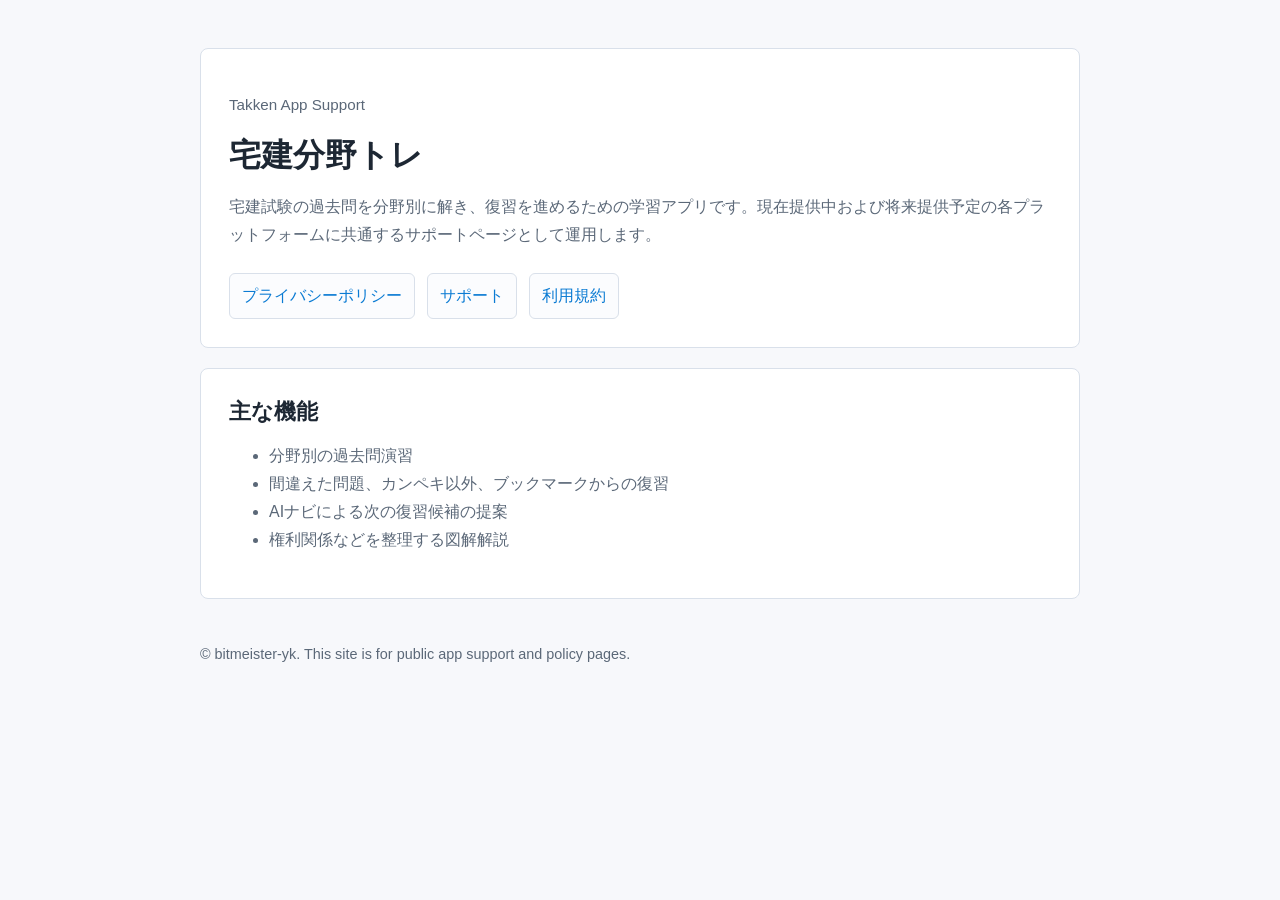
==== index.html @ a7dc0dcd "Add public Takken app support pages" ====
<!doctype html>
<html lang="ja">
<head>
  <meta charset="utf-8">
  <meta name="viewport" content="width=device-width, initial-scale=1">
  <title>宅建分野トレ サポート</title>
  <link rel="stylesheet" href="styles.css">
</head>
<body>
  <main>
    <header>
      <p class="meta">Takken App Support</p>
      <h1>宅建分野トレ</h1>
      <p>宅建試験の過去問を分野別に解き、復習を進めるための学習アプリです。現在提供中および将来提供予定の各プラットフォームに共通するサポートページとして運用します。</p>
      <nav class="nav" aria-label="Pages">
        <a href="privacy.html">プライバシーポリシー</a>
        <a href="support.html">サポート</a>
        <a href="terms.html">利用規約</a>
      </nav>
    </header>

    <section>
      <h2>主な機能</h2>
      <ul>
        <li>分野別の過去問演習</li>
        <li>間違えた問題、カンペキ以外、ブックマークからの復習</li>
        <li>AIナビによる次の復習候補の提案</li>
        <li>権利関係などを整理する図解解説</li>
      </ul>
    </section>

    <footer>
      <p>&copy; bitmeister-yk. This site is for public app support and policy pages.</p>
    </footer>
  </main>
</body>
</html>
---- styles.css ----
:root {
  color-scheme: light;
  --bg: #f7f8fb;
  --panel: #ffffff;
  --text: #1d2733;
  --muted: #5b6878;
  --line: #d9e0ea;
  --accent: #0b7bd3;
}

* {
  box-sizing: border-box;
}

body {
  margin: 0;
  background: var(--bg);
  color: var(--text);
  font-family: -apple-system, BlinkMacSystemFont, "Helvetica Neue", "Hiragino Sans", "Yu Gothic", sans-serif;
  line-height: 1.75;
}

main {
  width: min(880px, calc(100% - 32px));
  margin: 0 auto;
  padding: 48px 0 64px;
}

header,
section {
  background: var(--panel);
  border: 1px solid var(--line);
  border-radius: 8px;
  padding: 28px;
  margin: 0 0 20px;
}

h1,
h2 {
  line-height: 1.35;
  margin: 0 0 16px;
}

h1 {
  font-size: 2rem;
}

h2 {
  font-size: 1.35rem;
}

p,
li {
  color: var(--muted);
}

a {
  color: var(--accent);
  text-decoration: none;
}

a:hover {
  text-decoration: underline;
}

.nav {
  display: flex;
  flex-wrap: wrap;
  gap: 12px;
  margin-top: 24px;
}

.nav a {
  border: 1px solid var(--line);
  border-radius: 6px;
  padding: 8px 12px;
  background: #fbfcfe;
}

.meta {
  color: var(--muted);
  font-size: 0.95rem;
}

footer {
  color: var(--muted);
  font-size: 0.9rem;
  padding: 8px 0 0;
}
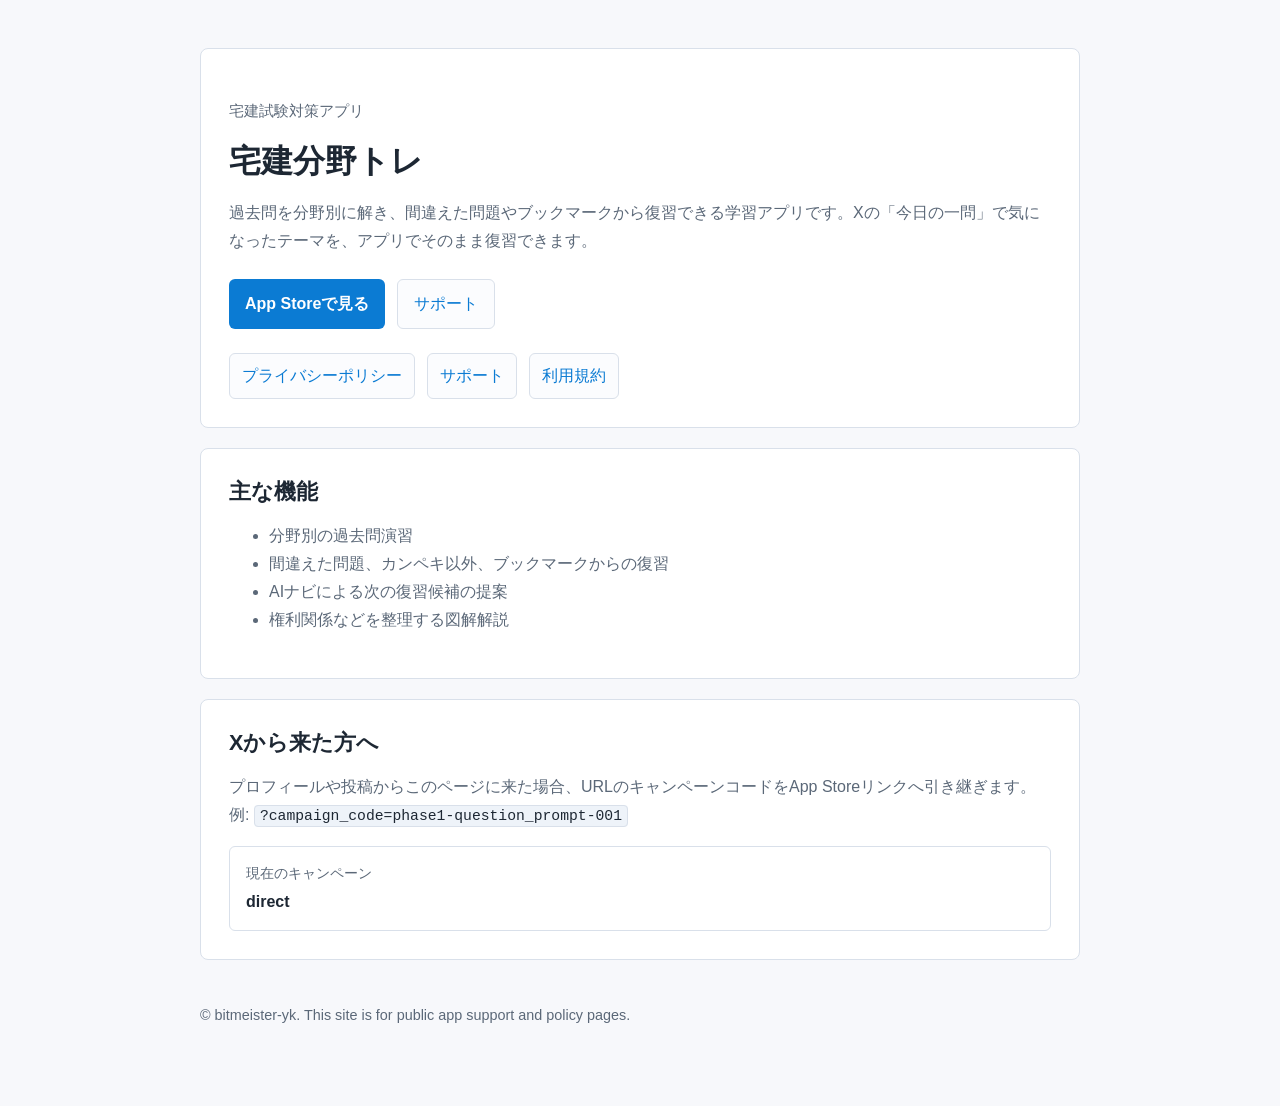
==== commit 588bb997: "Add Takken SNS campaign landing page" ====
--- a/index.html
+++ b/index.html
@@ -3,15 +3,20 @@
 <head>
   <meta charset="utf-8">
   <meta name="viewport" content="width=device-width, initial-scale=1">
-  <title>宅建分野トレ サポート</title>
+  <title>宅建分野トレ</title>
+  <meta name="description" content="宅建試験の過去問を分野別に解き、復習を進めるための学習アプリです。">
   <link rel="stylesheet" href="styles.css">
 </head>
 <body>
   <main>
-    <header>
-      <p class="meta">Takken App Support</p>
+    <header class="hero">
+      <p class="meta">宅建試験対策アプリ</p>
       <h1>宅建分野トレ</h1>
-      <p>宅建試験の過去問を分野別に解き、復習を進めるための学習アプリです。現在提供中および将来提供予定の各プラットフォームに共通するサポートページとして運用します。</p>
+      <p>過去問を分野別に解き、間違えた問題やブックマークから復習できる学習アプリです。Xの「今日の一問」で気になったテーマを、アプリでそのまま復習できます。</p>
+      <div class="cta-row">
+        <a id="app-store-link" class="primary-link" href="https://apps.apple.com/jp/app/%E5%AE%85%E5%BB%BA%E5%88%86%E9%87%8E%E3%83%88%E3%83%AC/id6782487709">App Storeで見る</a>
+        <a class="secondary-link" href="support.html">サポート</a>
+      </div>
       <nav class="nav" aria-label="Pages">
         <a href="privacy.html">プライバシーポリシー</a>
         <a href="support.html">サポート</a>
@@ -29,9 +34,38 @@
       </ul>
     </section>
 
+    <section>
+      <h2>Xから来た方へ</h2>
+      <p>プロフィールや投稿からこのページに来た場合、URLのキャンペーンコードをApp Storeリンクへ引き継ぎます。例: <code>?campaign_code=phase1-question_prompt-001</code></p>
+      <dl class="campaign-box">
+        <div>
+          <dt>現在のキャンペーン</dt>
+          <dd id="campaign-code">direct</dd>
+        </div>
+      </dl>
+    </section>
+
     <footer>
       <p>&copy; bitmeister-yk. This site is for public app support and policy pages.</p>
     </footer>
   </main>
+  <script>
+    (function () {
+      const appStoreBase = "https://apps.apple.com/jp/app/%E5%AE%85%E5%BB%BA%E5%88%86%E9%87%8E%E3%83%88%E3%83%AC/id6782487709";
+      const params = new URLSearchParams(window.location.search);
+      const rawCampaign = params.get("campaign_code") || params.get("campaign") || params.get("ct") || params.get("utm_campaign") || "direct";
+      const campaign = rawCampaign.replace(/[^A-Za-z0-9_.-]/g, "").slice(0, 64) || "direct";
+      const appStoreUrl = new URL(appStoreBase);
+      appStoreUrl.searchParams.set("ct", campaign);
+      const link = document.getElementById("app-store-link");
+      const label = document.getElementById("campaign-code");
+      if (link) {
+        link.href = appStoreUrl.toString();
+      }
+      if (label) {
+        label.textContent = campaign;
+      }
+    })();
+  </script>
 </body>
 </html>
--- a/styles.css
+++ b/styles.css
@@ -18,6 +18,7 @@
   color: var(--text);
   font-family: -apple-system, BlinkMacSystemFont, "Helvetica Neue", "Hiragino Sans", "Yu Gothic", sans-serif;
   line-height: 1.75;
+  overflow-x: hidden;
 }
 
 main {
@@ -33,6 +34,12 @@
   border-radius: 8px;
   padding: 28px;
   margin: 0 0 20px;
+  max-width: 100%;
+  min-width: 0;
+}
+
+.hero {
+  padding-top: 34px;
 }
 
 h1,
@@ -52,6 +59,8 @@
 p,
 li {
   color: var(--muted);
+  min-width: 0;
+  overflow-wrap: anywhere;
 }
 
 a {
@@ -61,6 +70,39 @@
 
 a:hover {
   text-decoration: underline;
+}
+
+.cta-row {
+  display: flex;
+  flex-wrap: wrap;
+  gap: 12px;
+  margin-top: 24px;
+}
+
+.primary-link,
+.secondary-link {
+  border-radius: 6px;
+  display: inline-flex;
+  align-items: center;
+  min-height: 44px;
+  min-width: 0;
+  padding: 10px 16px;
+}
+
+.primary-link {
+  background: var(--accent);
+  color: #ffffff;
+  font-weight: 700;
+}
+
+.primary-link:hover {
+  text-decoration: none;
+  background: #096dbb;
+}
+
+.secondary-link {
+  border: 1px solid var(--line);
+  background: #fbfcfe;
 }
 
 .nav {
@@ -75,6 +117,36 @@
   border-radius: 6px;
   padding: 8px 12px;
   background: #fbfcfe;
+  max-width: 100%;
+}
+
+code {
+  background: #eef3f9;
+  border: 1px solid var(--line);
+  border-radius: 4px;
+  color: var(--text);
+  font-family: ui-monospace, SFMono-Regular, Menlo, Consolas, monospace;
+  font-size: 0.92em;
+  padding: 2px 5px;
+}
+
+.campaign-box {
+  border: 1px solid var(--line);
+  border-radius: 6px;
+  margin: 16px 0 0;
+  padding: 14px 16px;
+}
+
+.campaign-box dt {
+  color: var(--muted);
+  font-size: 0.9rem;
+}
+
+.campaign-box dd {
+  color: var(--text);
+  font-weight: 700;
+  margin: 2px 0 0;
+  overflow-wrap: anywhere;
 }
 
 .meta {
@@ -88,3 +160,33 @@
   padding: 8px 0 0;
 }
 
+@media (max-width: 520px) {
+  main {
+    width: 100%;
+    padding-left: 12px;
+    padding-right: 12px;
+    padding-top: 32px;
+  }
+
+  header,
+  section {
+    padding: 22px;
+  }
+
+  h1 {
+    font-size: 1.75rem;
+  }
+
+  .cta-row,
+  .nav {
+    flex-direction: column;
+  }
+
+  .primary-link,
+  .secondary-link,
+  .nav a {
+    justify-content: center;
+    text-align: center;
+    width: 100%;
+  }
+}
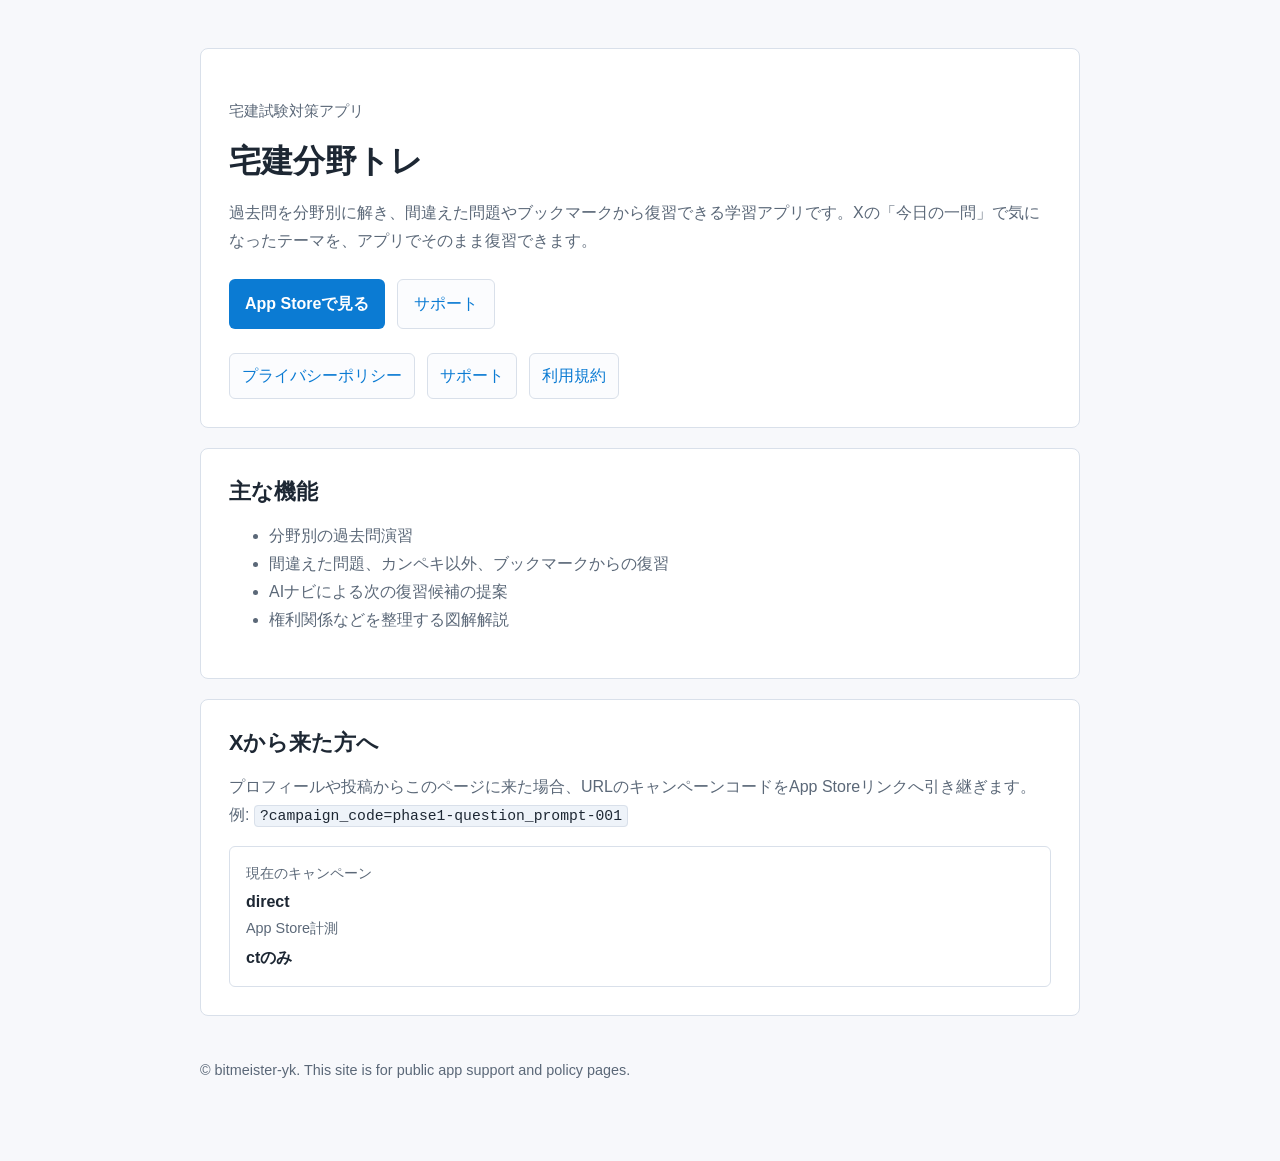
==== commit 9149270c: "Support App Store campaign tokens" ====
--- a/index.html
+++ b/index.html
@@ -42,6 +42,10 @@
           <dt>現在のキャンペーン</dt>
           <dd id="campaign-code">direct</dd>
         </div>
+        <div>
+          <dt>App Store計測</dt>
+          <dd id="app-store-campaign-status">ctのみ</dd>
+        </div>
       </dl>
     </section>
 
@@ -53,18 +57,33 @@
     (function () {
       const appStoreBase = "https://apps.apple.com/jp/app/%E5%AE%85%E5%BB%BA%E5%88%86%E9%87%8E%E3%83%88%E3%83%AC/id6782487709";
       const params = new URLSearchParams(window.location.search);
+      const sanitizeToken = (value, fallback = "") => (value || fallback).replace(/[^A-Za-z0-9_.-]/g, "").slice(0, 64);
+      const sanitizeMediaType = (value) => (value || "").replace(/[^0-9]/g, "").slice(0, 4);
       const rawCampaign = params.get("campaign_code") || params.get("campaign") || params.get("ct") || params.get("utm_campaign") || "direct";
-      const campaign = rawCampaign.replace(/[^A-Za-z0-9_.-]/g, "").slice(0, 64) || "direct";
+      const campaign = sanitizeToken(rawCampaign, "direct") || "direct";
+      const providerToken = sanitizeToken(params.get("pt") || params.get("provider_token"));
+      const rawMediaType = params.get("mt") || params.get("media_type");
+      const mediaType = sanitizeMediaType(rawMediaType) || (providerToken ? "8" : "");
       const appStoreUrl = new URL(appStoreBase);
+      if (providerToken) {
+        appStoreUrl.searchParams.set("pt", providerToken);
+      }
       appStoreUrl.searchParams.set("ct", campaign);
+      if (mediaType) {
+        appStoreUrl.searchParams.set("mt", mediaType);
+      }
       const link = document.getElementById("app-store-link");
       const label = document.getElementById("campaign-code");
+      const status = document.getElementById("app-store-campaign-status");
       if (link) {
         link.href = appStoreUrl.toString();
       }
       if (label) {
         label.textContent = campaign;
       }
+      if (status) {
+        status.textContent = providerToken ? "pt/ct/mt連携" : "ctのみ";
+      }
     })();
   </script>
 </body>
